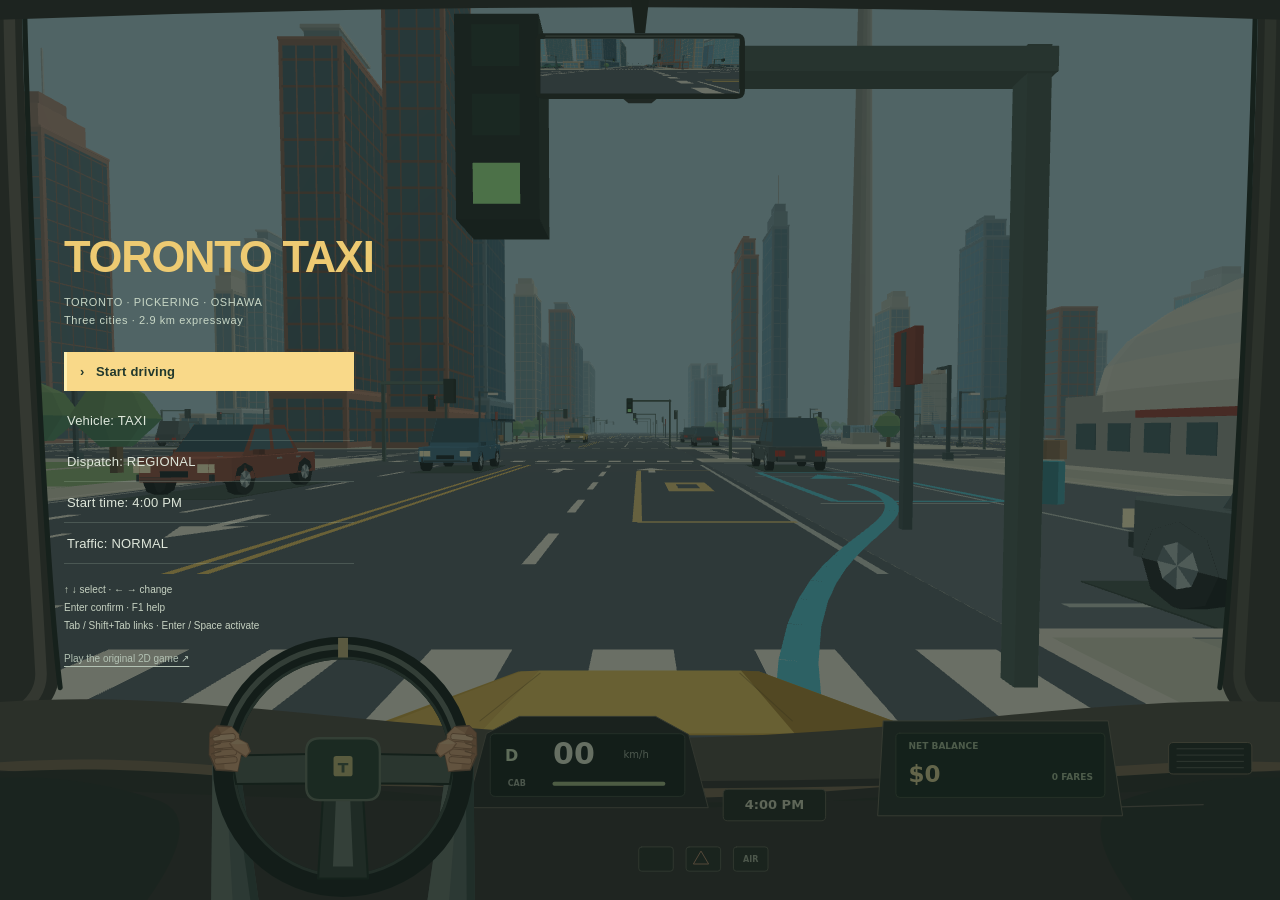
==== 3d/index.html @ bd034d7f "Mirror street-name overlay removal" ====
<!doctype html>
<html lang="en"><head><meta charset="utf-8"><meta name="viewport" content="width=device-width,initial-scale=1"><meta name="theme-color" content="#202a29"><title>Toronto Taxi · Driver's Seat</title><link rel="icon" href="data:image/svg+xml,%3Csvg xmlns='http://www.w3.org/2000/svg' viewBox='0 0 64 64'%3E%3Crect y='14' width='64' height='40' rx='12' fill='%23e6b844'/%3E%3Crect x='13' y='20' width='38' height='15' rx='4' fill='%232b4148'/%3E%3C/svg%3E"><link rel="stylesheet" href="style.css?v=street-16"></head>
<body><main id="game" aria-label="Toronto Taxi three dimensional keyboard driving game"><canvas id="world" aria-hidden="true"></canvas><canvas id="interior" aria-hidden="true"></canvas>
<div id="hud" hidden><div class="dispatch"><div class="eyebrow" id="stage">PICKUP 01</div><div class="destination" id="destination"></div><div class="sub"><span id="distance"></span><span id="timer"></span><span id="chances"></span></div></div><div id="navigation"><span id="nav-arrow">↑</span><div><b id="nav-action">Follow the blue line</b><small id="street"></small></div></div><div id="parking" hidden><strong id="parking-title"></strong><span id="parking-detail"></span><i><em id="park-progress"></em></i></div><div id="toast" role="status" aria-live="polite" hidden><b></b><span></span></div><div id="hint">WASD / arrows · Space brake · Q/E look · C rear · Esc pause</div><span id="look-label" hidden>REARWARD GLANCE · RELEASE C TO FACE FORWARD</span></div>
<section id="menu" aria-label="Game menu"><div class="panel"><h1>TORONTO TAXI</h1><p class="region-tagline">TORONTO · PICKERING · OSHAWA<br>Three cities · 2.9 km expressway</p><p id="menu-description">Take the wheel in downtown Toronto.<br>Read the lights. Find your gap. Make the fare.</p><div id="menu-buttons"></div><p class="menu-keys">↑ ↓ select · ← → change<br>Enter confirm · F1 help<br>Tab / Shift+Tab links · Enter / Space activate</p><a href="https://greenkeewi.github.io/night-shift-taxi/">Play the original 2D game ↗</a></div><div class="edition"><span id="seed-label"></span></div></section>
<section id="handbook" hidden aria-label="Driving handbook"><div class="panel wide"><div class="eyebrow">YOUR FIRST SHIFT</div><h2>Keep it smooth.</h2><div class="guide-grid"><div><b>01 · Take the wheel</b><p>W / ↑ accelerates. A D / ← → steer.<br>S / ↓ brakes, then reverses. Space brakes.<br>Q / E glance left / right. Hold C to look behind.<br>Hold Shift with the pedals for slow, precise control.<br>Tap steering for fine corrections; hold for a tighter turn.</p></div><div><b>02 · Follow the lane</b><p>Blue arrows lead to your rider. Amber arrows lead to their destination. Stop before red signals. A right turn on red needs a full stop and a clear crossing. Cars use two lanes in each direction.</p></div><div><b>03 · Pull in neatly</b><p>Match the bay’s arrow, center the cab and stop. Watch the parking guide near a bay. Reverse bays need a real backward approach; look behind with C.<br>Bus: approach each green stop forward, straighten up and hold still until boarding finishes.</p></div><div><b>04 · Keep the shift going</b><p>Earn fares and tips. Each delivery repairs your cab. Three missed calls or an empty condition gauge ends the shift. Choose your starting time and traffic level on the title screen. Fines can put your net balance below zero.</p></div></div><p class="controls">Tab regional map · Esc / P pause · F1 help · H horn · R roadside assist ($15) · L low power · M sound</p><p>All menus work with the keyboard. Stylized GTA corridor: Toronto, Pickering and Oshawa. Choose Regional, Intercity or Local taxi dispatch, or bus service 509 / 900. Spadina feeds the western Toronto ramps. Other avenues pass beneath the curved viaduct. Use the outer collectors for city exits; move between express and collectors only at the marked openings. The geography is fictional, not a street map.</p><button id="close-guide">Enter · Back to driving</button></div></section>
<section id="map-panel" hidden><div class="map-head"><b>GTA LAKESHORE · DISPATCH MAP</b><span>Tab / Esc to close · Shift paused</span></div><canvas id="map"></canvas></section>
<section id="unsupported" hidden><div class="panel"><div class="eyebrow">THE CAB NEEDS A DIFFERENT ENGINE</div><h2>3D isn’t available here.</h2><p id="error-copy">This browser couldn’t start WebGL. Try a browser with hardware acceleration enabled, or play the lightweight 2D edition.</p><a class="button" href="https://greenkeewi.github.io/night-shift-taxi/">Open the 2D game</a></div></section><noscript><p class="noscript">JavaScript is needed to drive this cab.</p></noscript></main>
<script src="highway.js?v=street-16"></script><script src="roads.js?v=street-16"></script><script src="region.js?v=street-16"></script><script src="engine3d.js?v=street-16"></script><script src="renderer.js?v=street-16"></script><script src="aircraft.js?v=street-16"></script><script src="software.js?v=street-16"></script><script src="city.js?v=street-16"></script><script src="regional-scene.js?v=street-16"></script><script src="cockpit.js?v=street-16"></script><script src="audio.js?v=street-16"></script><script src="game.js?v=street-16"></script></body></html>
---- 3d/style.css ----
*{box-sizing:border-box}html,body{margin:0;width:100%;height:100%;overflow:hidden;background:#263b40;color:#fff;font-family:Arial,Helvetica,sans-serif}button,a{font:inherit}button{cursor:pointer}#game,#world,#interior,#hud,#menu,#handbook,#unsupported{position:absolute;inset:0}canvas{display:block;width:100%;height:100%}#interior{pointer-events:none}#hud{pointer-events:none} [hidden]{display:none!important}.dispatch{position:absolute;left:25px;top:24px;max-width:310px;padding:14px 18px;background:#20302de8;border-radius:3px;border-left:3px solid #e8c155;box-shadow:0 5px 20px #122c2a15}.eyebrow{font-size:10px;font-weight:700;letter-spacing:2px;color:#c8e0d3}.destination{font-size:20px;font-weight:600;line-height:1.2;margin:7px 0 9px;max-width:280px}.sub{display:flex;gap:15px;font-size:11px;color:#d5dfd8}.sub #timer{color:#f0ce7b}.sub #chances{letter-spacing:2px}#navigation{position:absolute;right:26px;top:28px;display:flex;gap:12px;padding:11px 14px;background:#20302de8;border-radius:3px;max-width:285px;align-items:center}#nav-arrow{font-size:27px;color:#f0ce7b;width:27px;text-align:center}#navigation b{font-size:12px}#navigation small{display:block;font-size:10px;margin-top:5px;color:#cfdbd4}#hint{position:absolute;bottom:7px;left:50%;transform:translateX(-50%);font-size:10px;letter-spacing:.25px;white-space:nowrap;color:#d1d8d080}#parking{position:absolute;top:20%;left:50%;transform:translateX(-50%);background:#20302df0;border:1px solid #819d9288;border-radius:4px;padding:11px 16px;text-align:center;min-width:265px}#parking strong{display:block;font-size:12px;color:#f2d36e}#parking span{display:block;margin-top:5px;font-size:11px;color:#e2e8db}#parking i{display:block;width:100%;height:3px;margin-top:10px;background:#73837944}#parking em{display:block;height:100%;width:0;background:#84dabc}#toast{position:absolute;left:50%;bottom:29%;transform:translateX(-50%);background:#173a35ee;border:1px solid #88a99c66;padding:11px 18px;border-radius:3px;text-align:center;max-width:440px}#toast b{display:block;font-size:11px;letter-spacing:1.1px;color:#ffe1a0}#toast span{display:block;font-size:11px;margin-top:5px;color:#d8e3dc}#look-label{position:absolute;left:50%;bottom:24%;transform:translateX(-50%);padding:7px 10px;font-size:10px;background:#172927aa;letter-spacing:1px;white-space:nowrap}#menu{background:linear-gradient(90deg,#162929cb,#16292944 46%,transparent 75%);display:flex;align-items:center;padding:4vw} .panel{max-width:450px;padding:28px 32px;background:#192b2aea;border:1px solid #acc3b322;border-radius:5px;box-shadow:0 15px 70px #0a1b2633}#menu .panel{background:transparent;border:0;box-shadow:none;padding:20px 10px;max-width:520px}h1{font-size:clamp(48px,7vw,90px);letter-spacing:-3px;line-height:.92;margin:22px 0 22px;font-weight:900}h1 span{color:#f0c55b}h1 small{display:block;font-size:13px;letter-spacing:5px;line-height:1.5;margin-top:19px;font-weight:500}h2{font-size:32px;margin:12px 0 22px;letter-spacing:-1px}p{font-size:13px;line-height:1.65;color:#c8d5ce}#menu-description{margin-bottom:26px}#menu-buttons{display:grid;gap:7px;max-width:285px}button,.button{color:#e1e9df;border:1px solid #82978f66;border-radius:2px;background:#223933e6;padding:12px 16px;text-align:left;font-size:13px;letter-spacing:.4px;text-decoration:none;display:block}button.selected,button:focus-visible,button:hover,.button:hover{color:#253d37;background:#edca72;border-color:#edca72;outline:0}button.selected::before{content:'›';display:inline-block;width:18px;margin-left:-3px;font-weight:800}a{color:#c7d5c8;font-size:11px;text-underline-offset:4px}.menu-keys{font-size:10px;color:#a9bcb0;line-height:1.8;margin:20px 0 18px}.edition{position:absolute;right:26px;bottom:26px;font-size:10px;letter-spacing:1.5px;text-align:right;color:#d5e2d2}.edition span{display:block;margin-top:7px;font-size:9px;opacity:.65}#handbook,#unsupported{display:grid;place-items:center;background:#122e3288;backdrop-filter:blur(3px);padding:22px}.wide{max-width:720px}.guide-grid{display:grid;grid-template-columns:1fr 1fr;gap:12px 25px}.guide-grid b{font-size:12px;color:#edca72}.guide-grid p{font-size:12px;margin-top:7px}.controls{font-size:11px!important;border-top:1px solid #819d9233;padding-top:13px}#close-guide{margin-top:15px;background:#edca72;color:#20322c}#map-panel{position:absolute;inset:8% 17%;background:#132d2bed;padding:20px;border:1px solid #abc2b055;border-radius:5px}.map-head{display:flex;justify-content:space-between;gap:10px;font-size:11px;color:#e9ce87}.map-head span{font-size:10px;color:#b7cabc}#map{height:calc(100% - 28px);margin-top:15px}.noscript{position:absolute;inset:40% 20%;background:#112c28;padding:30px}#unsupported{z-index:100}.paused #hud .dispatch,.paused #hud #navigation{opacity:.2}@media(max-width:760px){.dispatch{top:14px;left:12px;padding:10px 12px;max-width:235px}.destination{font-size:16px}.eyebrow{font-size:9px}#navigation{right:12px;top:14px;max-width:175px;padding:8px;gap:5px}#navigation b{font-size:10px}#navigation small{font-size:9px}#nav-arrow{font-size:22px}#hint{font-size:8px;bottom:4px}.guide-grid{gap:8px 17px}.panel{padding:20px}#map-panel{inset:9% 6%}#toast{width:300px;bottom:28%}.edition{font-size:8px;right:12px;bottom:15px}}@media(max-width:500px){#navigation{top:115px;right:12px;max-width:165px}#parking{top:30%;min-width:235px}.guide-grid{grid-template-columns:1fr;gap:2px}.guide-grid p{font-size:11px}.wide{max-height:94%;overflow:auto}#menu{padding:20px}h1{font-size:58px}#hint{font-size:7px;letter-spacing:-.1px}.dispatch{max-width:230px}}

/* Compact game menus: one title, driving settings, one primary action. */
#menu{background:#15201b9c;padding:5vw;align-items:center}
#menu .panel{padding:0;max-width:360px;width:100%;background:none;border:0;border-radius:0;box-shadow:none}
#menu h1{font-size:clamp(27px,3.4vw,44px);letter-spacing:-1.2px;line-height:1.1;margin:0 0 28px;color:#edca72;white-space:nowrap}
#menu[data-mode="title"] #menu-description{display:none}
#menu-description{margin:0 0 20px;font-size:12px;line-height:1.6}
#menu-buttons{max-width:290px;gap:1px}
#menu-buttons button{border:0;border-bottom:1px solid #bbcfbd33;border-radius:0;background:transparent;color:#dfE7db;padding:12px 3px;font-size:13px;letter-spacing:.2px;box-shadow:none}
#menu-buttons button.selected,#menu-buttons button:focus-visible,#menu-buttons button:hover{background:#c4d4bb17;color:#f6d783;outline:none}
#menu-buttons button:first-child{background:#edca72;color:#22392d;padding:12px 16px;margin-bottom:9px;border:0;font-weight:700}
#menu-buttons button:first-child.selected{background:#f9d989;box-shadow:inset 3px 0 #fff0b1}
#menu-buttons button.selected::before{width:16px;margin-left:0}
#menu .menu-keys{margin:17px 0 13px;font-size:10px;line-height:1.8;color:#c6d2c2}
#menu a{font-size:10px;color:#b3c2b4}
#menu .edition{display:none}
#handbook,#unsupported{backdrop-filter:none;background:#101c18cf}
#handbook .panel{box-shadow:none;border-radius:0;border:0;background:#1b2b23}
@media(max-height:580px){#menu h1{margin-bottom:15px}#menu .menu-keys{margin:12px 0 8px}#menu-buttons button{padding-top:9px;padding-bottom:9px}}

#menu .region-tagline{margin:-17px 0 22px;font-size:11px;line-height:1.7;color:#c8d7c6;letter-spacing:.6px}#menu:not([data-mode="title"]) .region-tagline{display:none}
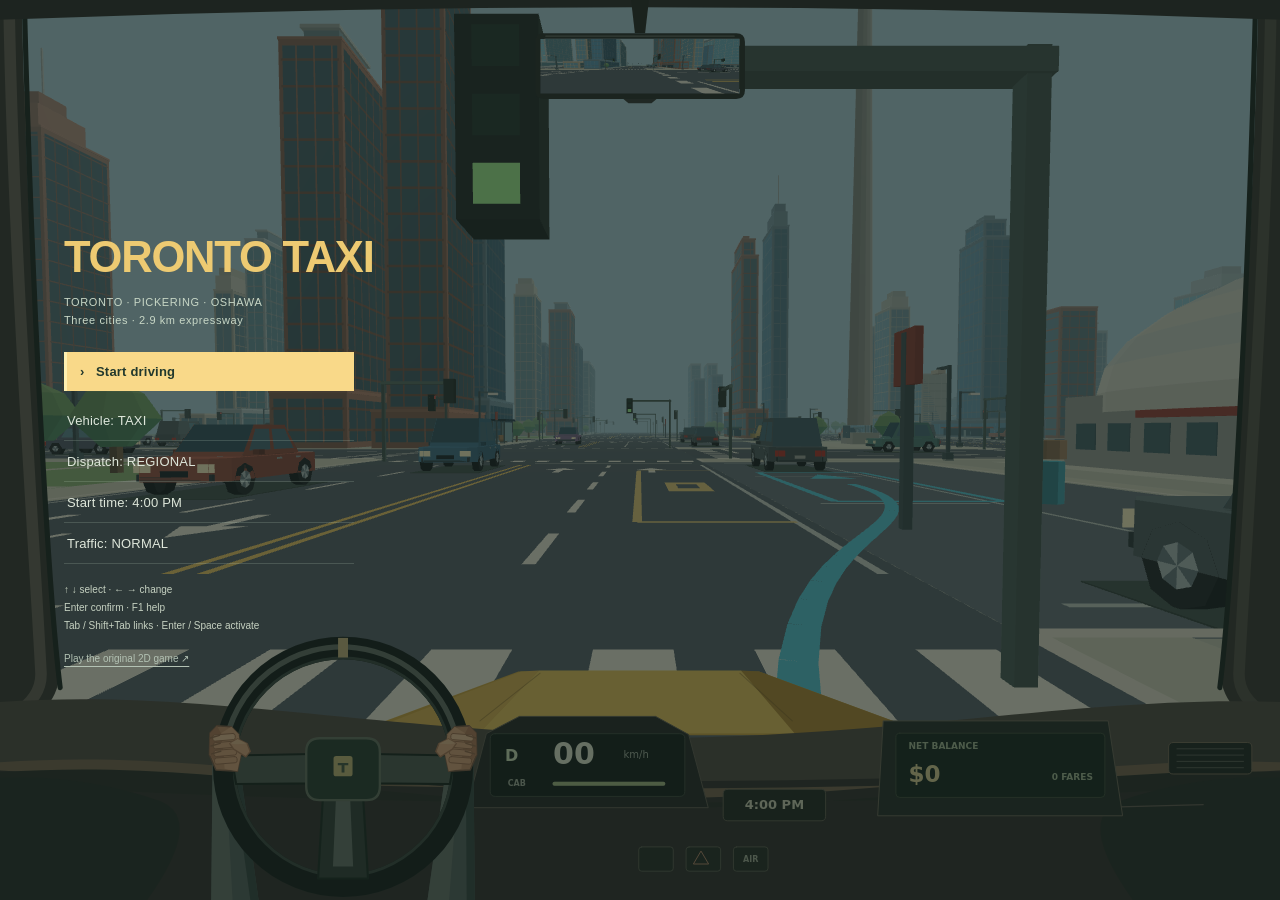
==== commit 660bd8bc: "Mirror persistent traffic queues and indexed simulation" ====
--- a/3d/index.html
+++ b/3d/index.html
@@ -1,9 +1,9 @@
 <!doctype html>
-<html lang="en"><head><meta charset="utf-8"><meta name="viewport" content="width=device-width,initial-scale=1"><meta name="theme-color" content="#202a29"><title>Toronto Taxi · Driver's Seat</title><link rel="icon" href="data:image/svg+xml,%3Csvg xmlns='http://www.w3.org/2000/svg' viewBox='0 0 64 64'%3E%3Crect y='14' width='64' height='40' rx='12' fill='%23e6b844'/%3E%3Crect x='13' y='20' width='38' height='15' rx='4' fill='%232b4148'/%3E%3C/svg%3E"><link rel="stylesheet" href="style.css?v=street-16"></head>
+<html lang="en"><head><meta charset="utf-8"><meta name="viewport" content="width=device-width,initial-scale=1"><meta name="theme-color" content="#202a29"><title>Toronto Taxi · Driver's Seat</title><link rel="icon" href="data:image/svg+xml,%3Csvg xmlns='http://www.w3.org/2000/svg' viewBox='0 0 64 64'%3E%3Crect y='14' width='64' height='40' rx='12' fill='%23e6b844'/%3E%3Crect x='13' y='20' width='38' height='15' rx='4' fill='%232b4148'/%3E%3C/svg%3E"><link rel="stylesheet" href="style.css?v=traffic-17"></head>
 <body><main id="game" aria-label="Toronto Taxi three dimensional keyboard driving game"><canvas id="world" aria-hidden="true"></canvas><canvas id="interior" aria-hidden="true"></canvas>
 <div id="hud" hidden><div class="dispatch"><div class="eyebrow" id="stage">PICKUP 01</div><div class="destination" id="destination"></div><div class="sub"><span id="distance"></span><span id="timer"></span><span id="chances"></span></div></div><div id="navigation"><span id="nav-arrow">↑</span><div><b id="nav-action">Follow the blue line</b><small id="street"></small></div></div><div id="parking" hidden><strong id="parking-title"></strong><span id="parking-detail"></span><i><em id="park-progress"></em></i></div><div id="toast" role="status" aria-live="polite" hidden><b></b><span></span></div><div id="hint">WASD / arrows · Space brake · Q/E look · C rear · Esc pause</div><span id="look-label" hidden>REARWARD GLANCE · RELEASE C TO FACE FORWARD</span></div>
 <section id="menu" aria-label="Game menu"><div class="panel"><h1>TORONTO TAXI</h1><p class="region-tagline">TORONTO · PICKERING · OSHAWA<br>Three cities · 2.9 km expressway</p><p id="menu-description">Take the wheel in downtown Toronto.<br>Read the lights. Find your gap. Make the fare.</p><div id="menu-buttons"></div><p class="menu-keys">↑ ↓ select · ← → change<br>Enter confirm · F1 help<br>Tab / Shift+Tab links · Enter / Space activate</p><a href="https://greenkeewi.github.io/night-shift-taxi/">Play the original 2D game ↗</a></div><div class="edition"><span id="seed-label"></span></div></section>
 <section id="handbook" hidden aria-label="Driving handbook"><div class="panel wide"><div class="eyebrow">YOUR FIRST SHIFT</div><h2>Keep it smooth.</h2><div class="guide-grid"><div><b>01 · Take the wheel</b><p>W / ↑ accelerates. A D / ← → steer.<br>S / ↓ brakes, then reverses. Space brakes.<br>Q / E glance left / right. Hold C to look behind.<br>Hold Shift with the pedals for slow, precise control.<br>Tap steering for fine corrections; hold for a tighter turn.</p></div><div><b>02 · Follow the lane</b><p>Blue arrows lead to your rider. Amber arrows lead to their destination. Stop before red signals. A right turn on red needs a full stop and a clear crossing. Cars use two lanes in each direction.</p></div><div><b>03 · Pull in neatly</b><p>Match the bay’s arrow, center the cab and stop. Watch the parking guide near a bay. Reverse bays need a real backward approach; look behind with C.<br>Bus: approach each green stop forward, straighten up and hold still until boarding finishes.</p></div><div><b>04 · Keep the shift going</b><p>Earn fares and tips. Each delivery repairs your cab. Three missed calls or an empty condition gauge ends the shift. Choose your starting time and traffic level on the title screen. Fines can put your net balance below zero.</p></div></div><p class="controls">Tab regional map · Esc / P pause · F1 help · H horn · R roadside assist ($15) · L low power · M sound</p><p>All menus work with the keyboard. Stylized GTA corridor: Toronto, Pickering and Oshawa. Choose Regional, Intercity or Local taxi dispatch, or bus service 509 / 900. Spadina feeds the western Toronto ramps. Other avenues pass beneath the curved viaduct. Use the outer collectors for city exits; move between express and collectors only at the marked openings. The geography is fictional, not a street map.</p><button id="close-guide">Enter · Back to driving</button></div></section>
 <section id="map-panel" hidden><div class="map-head"><b>GTA LAKESHORE · DISPATCH MAP</b><span>Tab / Esc to close · Shift paused</span></div><canvas id="map"></canvas></section>
 <section id="unsupported" hidden><div class="panel"><div class="eyebrow">THE CAB NEEDS A DIFFERENT ENGINE</div><h2>3D isn’t available here.</h2><p id="error-copy">This browser couldn’t start WebGL. Try a browser with hardware acceleration enabled, or play the lightweight 2D edition.</p><a class="button" href="https://greenkeewi.github.io/night-shift-taxi/">Open the 2D game</a></div></section><noscript><p class="noscript">JavaScript is needed to drive this cab.</p></noscript></main>
-<script src="highway.js?v=street-16"></script><script src="roads.js?v=street-16"></script><script src="region.js?v=street-16"></script><script src="engine3d.js?v=street-16"></script><script src="renderer.js?v=street-16"></script><script src="aircraft.js?v=street-16"></script><script src="software.js?v=street-16"></script><script src="city.js?v=street-16"></script><script src="regional-scene.js?v=street-16"></script><script src="cockpit.js?v=street-16"></script><script src="audio.js?v=street-16"></script><script src="game.js?v=street-16"></script></body></html>
+<script src="highway.js?v=traffic-17"></script><script src="roads.js?v=traffic-17"></script><script src="region.js?v=traffic-17"></script><script src="engine3d.js?v=traffic-17"></script><script src="renderer.js?v=traffic-17"></script><script src="aircraft.js?v=traffic-17"></script><script src="software.js?v=traffic-17"></script><script src="city.js?v=traffic-17"></script><script src="regional-scene.js?v=traffic-17"></script><script src="cockpit.js?v=traffic-17"></script><script src="audio.js?v=traffic-17"></script><script src="game.js?v=traffic-17"></script></body></html>
